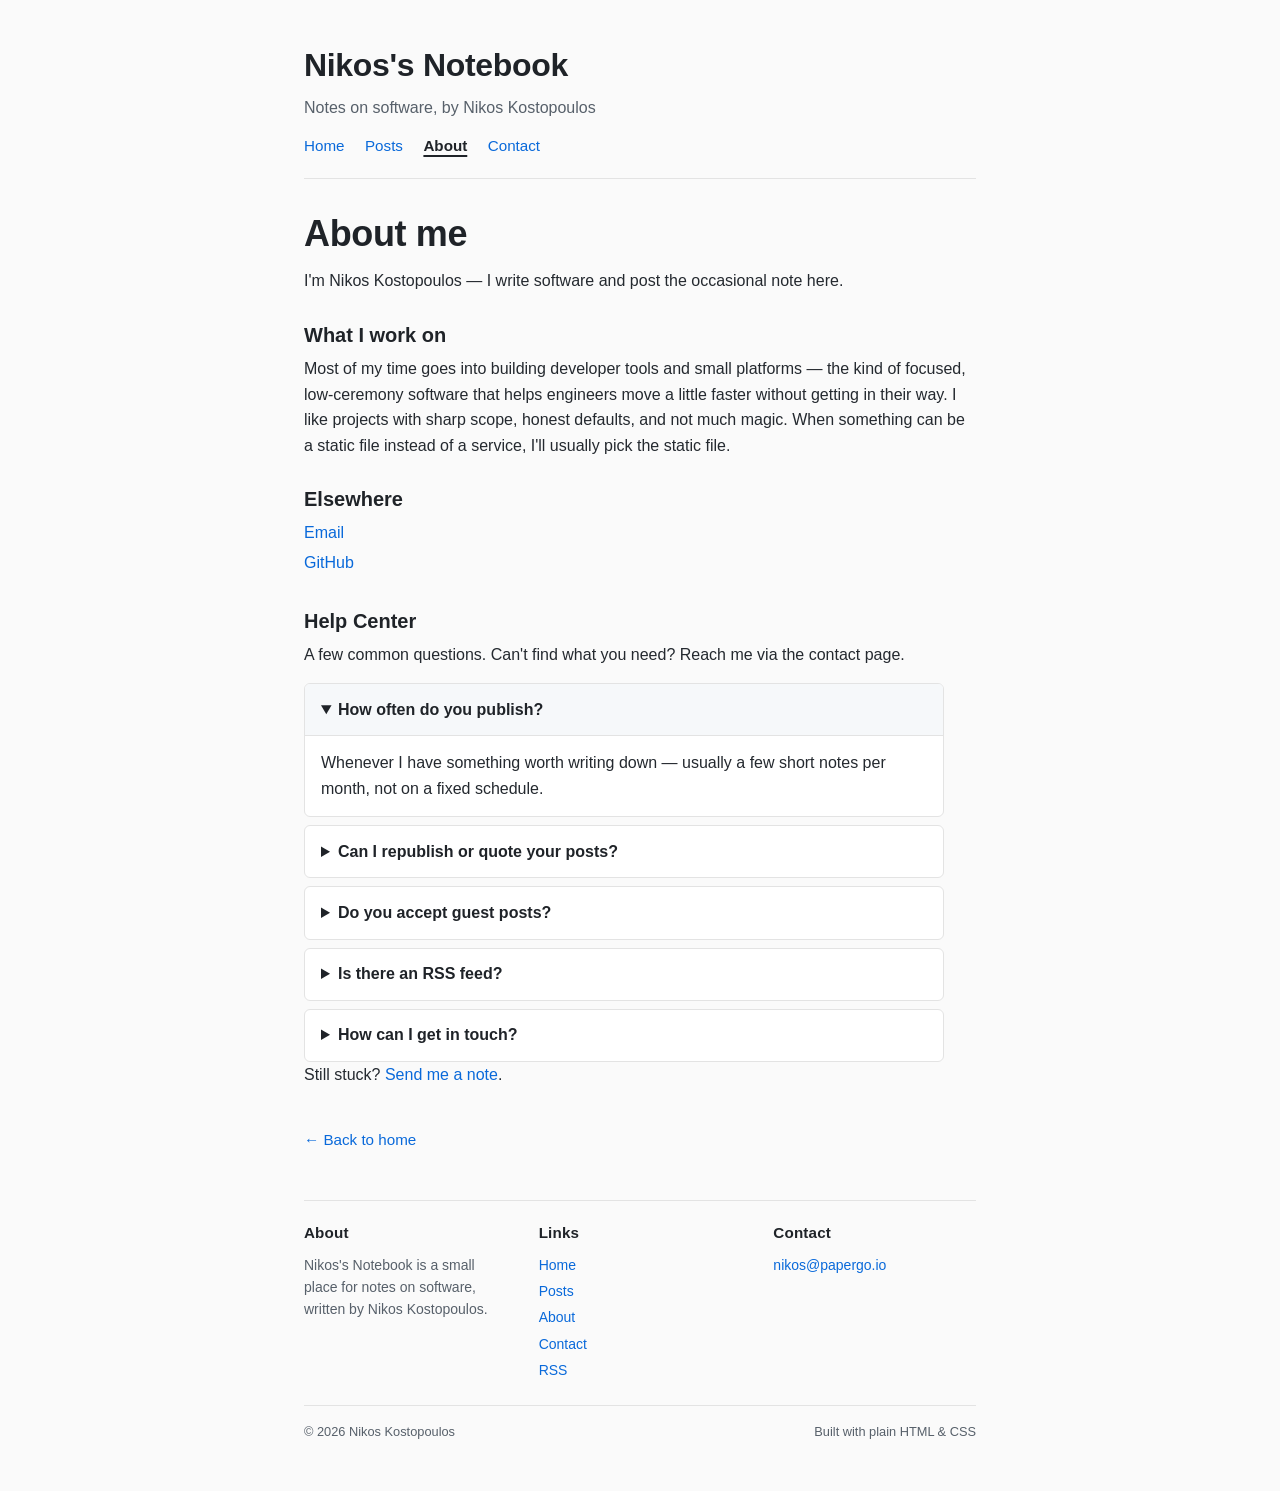
==== about.html @ 116afb8d "team-workflow: /tmp/roundhouse-jobrun-298b8fea-60ef-4beb-b3ed-f916571b5de6-h9S6jV/workspace/request." ====
<!DOCTYPE html>
<html lang="en">
<head>
  <meta charset="UTF-8">
  <meta name="viewport" content="width=device-width, initial-scale=1.0">
  <title>About — Nikos's Notebook</title>
  <meta name="description" content="About Nikos Kostopoulos — software, notes, and what I work on.">
  <link rel="stylesheet" href="styles.css">
</head>
<body>
  <div class="page">
    <header class="site-header">
      <h1 class="site-title"><a href="index.html">Nikos's Notebook</a></h1>
      <p class="tagline">Notes on software, by Nikos Kostopoulos</p>
      <nav class="site-nav" aria-label="Primary">
        <a href="index.html">Home</a>
        <a href="posts.html">Posts</a>
        <a class="is-current" href="about.html" aria-current="page">About</a>
        <a href="communication.html">Contact</a>
      </nav>
    </header>

    <main>
      <article class="about-page">
        <h1>About me</h1>
        <p>
          I'm Nikos Kostopoulos — I write software and post the occasional note here.
        </p>

        <section class="about-section">
          <h2>What I work on</h2>
          <p>
            Most of my time goes into building developer tools and small platforms —
            the kind of focused, low-ceremony software that helps engineers move a
            little faster without getting in their way. I like projects with sharp
            scope, honest defaults, and not much magic. When something can be a static
            file instead of a service, I'll usually pick the static file.
          </p>
        </section>

        <section class="about-section">
          <h2>Elsewhere</h2>
          <ul class="about-links">
            <li><a href="mailto:nikos@papergo.io">Email</a></li>
            <li><a href="https://github.com/nkostop">GitHub</a></li>
          </ul>
        </section>

        <section class="help-center about-section">
          <h2>Help Center</h2>
          <p class="help-lead">
            A few common questions. Can't find what you need? Reach me via the contact page.
          </p>

          <div class="faq-list">
            <details class="faq-item" open>
              <summary>How often do you publish?</summary>
              <div class="faq-answer">
                <p>
                  Whenever I have something worth writing down — usually a few short notes per month, not on a fixed schedule.
                </p>
              </div>
            </details>

            <details class="faq-item">
              <summary>Can I republish or quote your posts?</summary>
              <div class="faq-answer">
                <p>
                  Yes, with attribution and a link back to the original post. For longer excerpts, please email me first.
                </p>
              </div>
            </details>

            <details class="faq-item">
              <summary>Do you accept guest posts?</summary>
              <div class="faq-answer">
                <p>
                  Not at the moment — this is a personal notebook, so all posts are written by me.
                </p>
              </div>
            </details>

            <details class="faq-item">
              <summary>Is there an RSS feed?</summary>
              <div class="faq-answer">
                <p>
                  An RSS feed is on the roadmap (linked as <code>feed.xml</code> in the footer). It's a placeholder for now.
                </p>
              </div>
            </details>

            <details class="faq-item">
              <summary>How can I get in touch?</summary>
              <div class="faq-answer">
                <p>
                  The fastest way is the form on the <a href="communication.html">contact page</a>, or email me directly at <a href="mailto:nikos@papergo.io">nikos@papergo.io</a>.
                </p>
              </div>
            </details>
          </div>

          <p class="help-footer-cta">
            Still stuck? <a href="communication.html">Send me a note</a>.
          </p>
        </section>

        <a class="back-link" href="index.html">← Back to home</a>
      </article>
    </main>

    <footer class="site-footer">
      <div class="footer-columns">
        <section class="footer-col footer-about">
          <h3>About</h3>
          <p>Nikos's Notebook is a small place for notes on software, written by Nikos Kostopoulos.</p>
        </section>

        <nav class="footer-col footer-links" aria-label="Footer">
          <h3>Links</h3>
          <ul>
            <li><a href="index.html">Home</a></li>
            <li><a href="posts.html">Posts</a></li>
            <li><a href="about.html">About</a></li>
            <li><a href="communication.html">Contact</a></li>
            <li><a href="feed.xml">RSS</a></li>
          </ul>
        </nav>

        <address class="footer-col footer-contact">
          <h3>Contact</h3>
          <a href="mailto:nikos@papergo.io">nikos@papergo.io</a>
        </address>
      </div>

      <div class="footer-bottom">
        <p class="copyright">© 2026 Nikos Kostopoulos</p>
        <p class="footer-built">Built with plain HTML &amp; CSS</p>
      </div>
    </footer>
  </div>
</body>
</html>
---- styles.css ----
/* ---- Reset & base ---- */
*,
*::before,
*::after {
  box-sizing: border-box;
}

html {
  font-size: 16px;
  -webkit-text-size-adjust: 100%;
}

body {
  margin: 0;
  font-family: -apple-system, BlinkMacSystemFont, "Segoe UI", Roboto,
    "Helvetica Neue", Arial, sans-serif;
  line-height: 1.6;
  color: #1f2328;
  background: #fafafa;
}

/* ---- Layout ---- */
.page {
  max-width: 720px;
  margin: 0 auto;
  padding: 1.5rem 1rem 2.5rem;
}

.site-header {
  border-bottom: 1px solid #e3e3e3;
  margin-bottom: 2rem;
  padding-bottom: 1.25rem;
}

.site-header .site-title {
  margin: 0 0 0.25rem;
  font-size: 1.75rem;
  letter-spacing: -0.01em;
}

.site-header .site-title a {
  color: inherit;
  text-decoration: none;
}

.site-header .tagline {
  margin: 0 0 0.75rem;
  color: #57606a;
  font-size: 1rem;
}

.site-nav a {
  color: #0969da;
  text-decoration: none;
  font-size: 0.95rem;
}

.site-nav a:hover,
.site-nav a:focus {
  text-decoration: underline;
}

/* ---- Home: post list ---- */
.post-list {
  list-style: none;
  margin: 0;
  padding: 0;
}

.post-list > li + li {
  margin-top: 2rem;
}

.post-summary h2 {
  margin: 0 0 0.25rem;
  font-size: 1.4rem;
  line-height: 1.3;
}

.post-summary h2 a {
  color: #1f2328;
  text-decoration: none;
}

.post-summary h2 a:hover,
.post-summary h2 a:focus {
  color: #0969da;
  text-decoration: underline;
}

.post-meta {
  display: block;
  color: #57606a;
  font-size: 0.875rem;
  margin-bottom: 0.5rem;
}

.post-excerpt {
  margin: 0 0 0.5rem;
  color: #24292f;
}

.read-more {
  font-size: 0.95rem;
  color: #0969da;
  text-decoration: none;
}

.read-more:hover,
.read-more:focus {
  text-decoration: underline;
}

/* ---- Post page ---- */
.post-full header {
  margin-bottom: 1.5rem;
}

.post-full h1 {
  margin: 0 0 0.25rem;
  font-size: 1.9rem;
  line-height: 1.25;
  letter-spacing: -0.01em;
}

.post-full p {
  margin: 0 0 1rem;
}

.back-link {
  display: inline-block;
  margin-top: 1.5rem;
  color: #0969da;
  text-decoration: none;
  font-size: 0.95rem;
}

.back-link:hover,
.back-link:focus {
  text-decoration: underline;
}

/* ---- Footer ---- */
.site-footer {
  margin-top: 3rem;
  padding-top: 1.25rem;
  border-top: 1px solid #e3e3e3;
  color: #57606a;
  font-size: 0.875rem;
}

.site-footer a {
  color: #0969da;
  text-decoration: none;
}

.site-footer a:hover,
.site-footer a:focus {
  text-decoration: underline;
}

.site-footer .copyright {
  margin: 0.25rem 0 0;
  font-size: 0.8rem;
}

/* ---- Wider screens ---- */
@media (min-width: 640px) {
  .page {
    padding: 2.5rem 1.5rem 3rem;
  }

  .site-header .site-title {
    font-size: 2rem;
  }

  .post-full h1 {
    font-size: 2.25rem;
  }
}

/* ---- Rich footer (home page) ---- */
.footer-columns {
  display: flex;
  flex-direction: column;
  gap: 1.5rem;
  margin-bottom: 1.5rem;
}

.footer-col h3 {
  margin: 0 0 0.5rem;
  font-size: 0.95rem;
  color: #1f2328;
  letter-spacing: 0.01em;
}

.footer-col p {
  margin: 0;
}

.footer-contact {
  font-style: normal;
}

.footer-links ul {
  list-style: none;
  margin: 0;
  padding: 0;
}

.footer-links li + li {
  margin-top: 0.25rem;
}

.footer-bottom {
  display: flex;
  flex-direction: column;
  gap: 0.25rem;
  padding-top: 1rem;
  border-top: 1px solid #e3e3e3;
}

.footer-built {
  margin: 0;
  font-size: 0.8rem;
  color: #57606a;
}

.footer-bottom .copyright {
  margin: 0;
}

@media (min-width: 720px) {
  .footer-columns {
    flex-direction: row;
    gap: 2rem;
    align-items: flex-start;
  }

  .footer-col {
    flex: 1 1 0;
    min-width: 0;
  }

  .footer-bottom {
    flex-direction: row;
    justify-content: space-between;
    align-items: center;
  }
}

/* ---- Site nav spacing (multiple links) ---- */
.site-nav a + a {
  margin-left: 1rem;
}

/* ---- About page ---- */
.about-page h1 {
  margin: 0 0 0.75rem;
  font-size: 1.9rem;
  line-height: 1.25;
  letter-spacing: -0.01em;
}

.about-page p {
  margin: 0 0 1rem;
  color: #24292f;
}

.about-section {
  margin-top: 1.75rem;
}

.about-section h2 {
  margin: 0 0 0.5rem;
  font-size: 1.25rem;
  line-height: 1.3;
  color: #1f2328;
}

.about-links {
  list-style: none;
  margin: 0;
  padding: 0;
}

.about-links li + li {
  margin-top: 0.25rem;
}

.about-links a {
  color: #0969da;
  text-decoration: none;
}

.about-links a:hover,
.about-links a:focus {
  text-decoration: underline;
}

@media (min-width: 640px) {
  .about-page h1 {
    font-size: 2.25rem;
  }
}

/* ---- Current-page nav indicator ---- */
.site-nav a.is-current,
.site-nav a[aria-current="page"] {
  color: #1f2328;
  font-weight: 600;
  text-decoration: underline;
  text-underline-offset: 4px;
  text-decoration-thickness: 2px;
}

/* ---- Landing page: hero ---- */
.hero {
  margin: 0 0 2.5rem;
  padding: 0.5rem 0 1.5rem;
}

.hero h1 {
  margin: 0 0 0.75rem;
  font-size: 2rem;
  line-height: 1.2;
  letter-spacing: -0.01em;
}

.hero .hero-subhead {
  margin: 0 0 1.25rem;
  color: #57606a;
  font-size: 1.1rem;
  max-width: 38rem;
}

.hero .hero-ctas {
  margin: 0;
  display: flex;
  flex-direction: column;
  gap: 0.5rem;
  align-items: stretch;
}

.hero .btn {
  display: inline-block;
  text-align: center;
  padding: 0.6rem 1.1rem;
  border-radius: 6px;
  font-size: 0.95rem;
  text-decoration: none;
  border: 1px solid transparent;
  line-height: 1.2;
}

.hero .btn-primary {
  background: #0969da;
  color: #ffffff;
  border-color: #0969da;
}

.hero .btn-primary:hover,
.hero .btn-primary:focus {
  background: #0860c2;
  border-color: #0860c2;
  text-decoration: none;
}

.hero .btn-secondary {
  background: transparent;
  color: #0969da;
  border-color: #d0d7de;
}

.hero .btn-secondary:hover,
.hero .btn-secondary:focus {
  border-color: #0969da;
  text-decoration: none;
}

/* ---- Landing page: highlight cards ---- */
.landing-highlights {
  margin: 0 0 1rem;
}

.landing-highlights h2 {
  margin: 0 0 1rem;
  font-size: 1.3rem;
  line-height: 1.3;
}

.card-grid {
  list-style: none;
  margin: 0;
  padding: 0;
  display: grid;
  grid-template-columns: 1fr;
  gap: 1rem;
}

.card {
  border: 1px solid #e3e3e3;
  border-radius: 8px;
  padding: 1.1rem 1.1rem 1rem;
  background: #ffffff;
}

.card h3 {
  margin: 0 0 0.4rem;
  font-size: 1.05rem;
  color: #1f2328;
}

.card p {
  margin: 0 0 0.6rem;
  color: #24292f;
  font-size: 0.95rem;
}

.card-link {
  color: #0969da;
  text-decoration: none;
  font-size: 0.95rem;
}

.card-link:hover,
.card-link:focus {
  text-decoration: underline;
}

/* ---- Posts page heading ---- */
.page-title {
  margin: 0 0 1.25rem;
  font-size: 1.6rem;
  line-height: 1.25;
  letter-spacing: -0.01em;
}

/* ---- Contact page ---- */
.contact-page h1 {
  margin: 0 0 0.75rem;
  font-size: 1.9rem;
  line-height: 1.25;
  letter-spacing: -0.01em;
}

.contact-page > p {
  margin: 0 0 1.25rem;
  color: #24292f;
}

.contact-form {
  display: flex;
  flex-direction: column;
  gap: 0.9rem;
  width: 100%;
  max-width: 36rem;
  margin: 0 0 1.5rem;
}

.contact-form .form-row {
  display: flex;
  flex-direction: column;
  gap: 0.3rem;
}

.contact-form label {
  font-size: 0.9rem;
  color: #1f2328;
  font-weight: 600;
}

.contact-form input,
.contact-form textarea {
  width: 100%;
  font: inherit;
  color: inherit;
  padding: 0.55rem 0.7rem;
  border: 1px solid #d0d7de;
  border-radius: 6px;
  background: #ffffff;
  line-height: 1.4;
}

.contact-form textarea {
  resize: vertical;
  min-height: 7rem;
}

.contact-form input:focus,
.contact-form textarea:focus {
  outline: 2px solid #0969da;
  outline-offset: 1px;
  border-color: #0969da;
}

.contact-form .form-actions {
  margin-top: 0.25rem;
}

.contact-form button {
  font: inherit;
  padding: 0.6rem 1.1rem;
  border-radius: 6px;
  border: 1px solid #0969da;
  background: #0969da;
  color: #ffffff;
  cursor: pointer;
  line-height: 1.2;
}

.contact-form button:hover,
.contact-form button:focus {
  background: #0860c2;
  border-color: #0860c2;
}

.contact-form .form-note {
  margin: 0.25rem 0 0;
  font-size: 0.85rem;
  color: #57606a;
}

.channels {
  margin-top: 2rem;
}

.channels h2 {
  margin: 0 0 0.5rem;
  font-size: 1.25rem;
  line-height: 1.3;
  color: #1f2328;
}

.channels ul {
  list-style: none;
  margin: 0;
  padding: 0;
}

.channels li + li {
  margin-top: 0.25rem;
}

.channels a {
  color: #0969da;
  text-decoration: none;
}

.channels a:hover,
.channels a:focus {
  text-decoration: underline;
}

/* ---- Landing/contact: wider screens ---- */
@media (min-width: 640px) {
  .hero h1 {
    font-size: 2.4rem;
  }

  .hero .hero-ctas {
    flex-direction: row;
    align-items: center;
    gap: 0.75rem;
  }

  .hero .btn {
    display: inline-block;
  }

  .contact-page h1 {
    font-size: 2.25rem;
  }

  .page-title {
    font-size: 1.9rem;
  }
}

@media (min-width: 720px) {
  .card-grid {
    grid-template-columns: repeat(3, 1fr);
    gap: 1.25rem;
  }
}

/* ---- About page: Help Center (FAQ) ---- */
.help-center {
  margin-top: 2rem;
  width: 100%;
  max-width: 40rem;
}

.help-center .help-lead {
  margin: 0 0 1rem;
  color: #24292f;
}

.faq-list {
  display: flex;
  flex-direction: column;
  gap: 0.5rem;
  width: 100%;
}

.faq-item {
  border: 1px solid #e3e3e3;
  border-radius: 6px;
  background: #ffffff;
  padding: 0;
  overflow: hidden;
}

.faq-item + .faq-item {
  margin-top: 0;
}

.faq-item > summary {
  cursor: pointer;
  padding: 0.75rem 0.9rem;
  font-weight: 600;
  color: #1f2328;
  line-height: 1.5;
  list-style-position: inside;
}

.faq-item > summary:hover {
  background: #f6f8fa;
}

.faq-item > summary:focus {
  outline: 2px solid #0969da;
  outline-offset: -2px;
}

.faq-item[open] > summary {
  border-bottom: 1px solid #e3e3e3;
  background: #f6f8fa;
}

.faq-answer {
  padding: 0.75rem 0.9rem 0.25rem;
  color: #24292f;
}

.faq-answer p {
  margin: 0 0 0.6rem;
  line-height: 1.6;
}

.faq-answer a {
  color: #0969da;
  text-decoration: none;
}

.faq-answer a:hover,
.faq-answer a:focus {
  text-decoration: underline;
}

.faq-answer code {
  font-family: ui-monospace, SFMono-Regular, "SF Mono", Menlo, Consolas, monospace;
  font-size: 0.9em;
  background: #eef0f2;
  padding: 0.05em 0.35em;
  border-radius: 4px;
}

.help-footer-cta {
  margin: 1rem 0 0;
  color: #24292f;
}

.help-footer-cta a {
  color: #0969da;
  text-decoration: none;
}

.help-footer-cta a:hover,
.help-footer-cta a:focus {
  text-decoration: underline;
}

@media (min-width: 640px) {
  .faq-item > summary {
    padding: 0.85rem 1rem;
  }

  .faq-answer {
    padding: 0.85rem 1rem 0.35rem;
  }
}
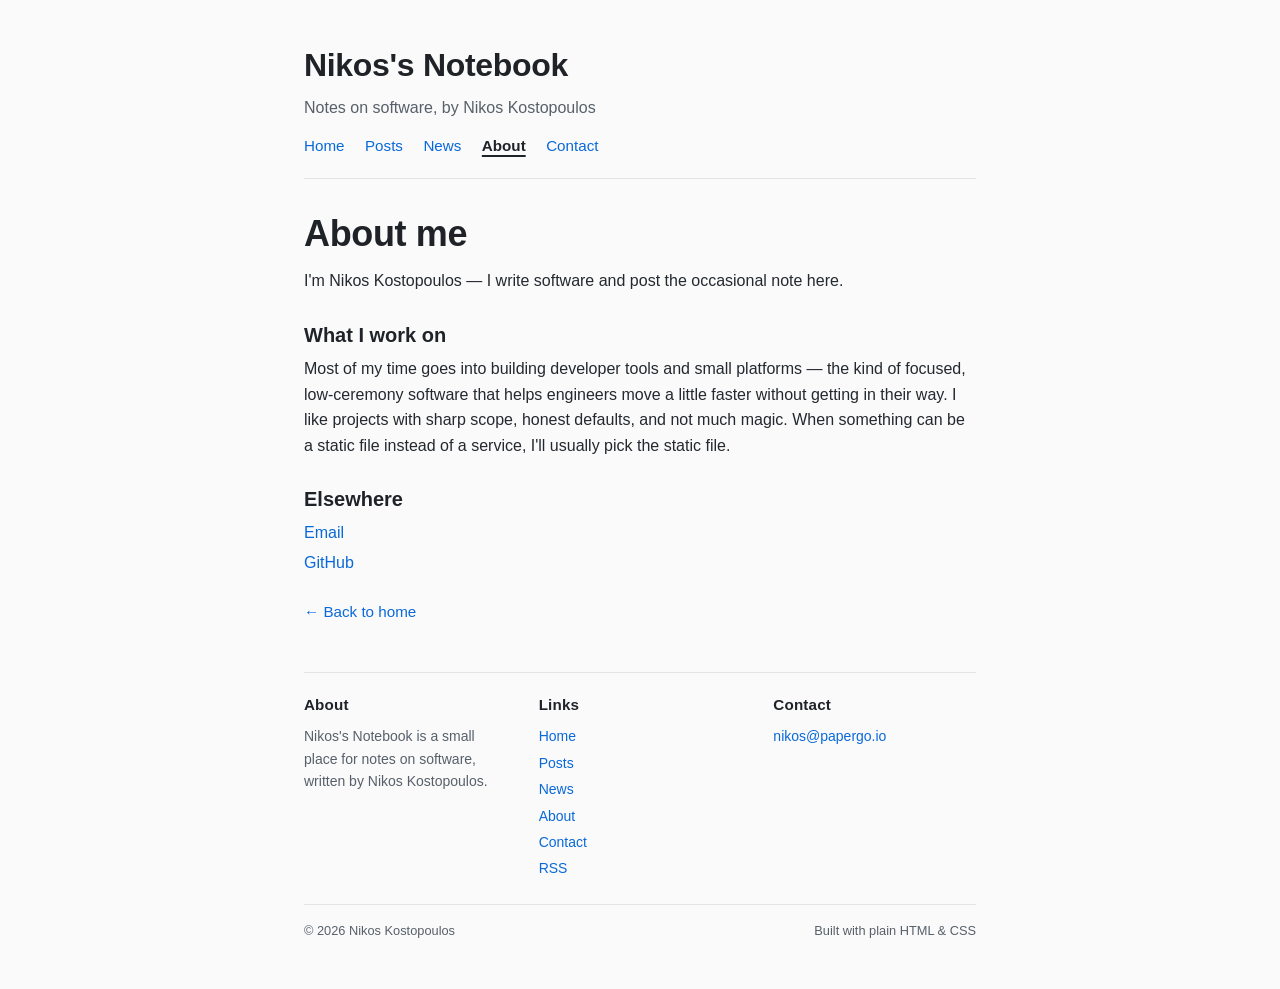
==== commit 053cf597: "team-workflow: /tmp/roundhouse-jobrun-75279096-d839-4c3e-a75e-3244b73fe94f-nVZmKs/workspace/request." ====
--- a/about.html
+++ b/about.html
@@ -15,6 +15,7 @@
       <nav class="site-nav" aria-label="Primary">
         <a href="index.html">Home</a>
         <a href="posts.html">Posts</a>
+        <a href="news.html">News</a>
         <a class="is-current" href="about.html" aria-current="page">About</a>
         <a href="communication.html">Contact</a>
       </nav>
@@ -46,64 +47,6 @@
           </ul>
         </section>
 
-        <section class="help-center about-section">
-          <h2>Help Center</h2>
-          <p class="help-lead">
-            A few common questions. Can't find what you need? Reach me via the contact page.
-          </p>
-
-          <div class="faq-list">
-            <details class="faq-item" open>
-              <summary>How often do you publish?</summary>
-              <div class="faq-answer">
-                <p>
-                  Whenever I have something worth writing down — usually a few short notes per month, not on a fixed schedule.
-                </p>
-              </div>
-            </details>
-
-            <details class="faq-item">
-              <summary>Can I republish or quote your posts?</summary>
-              <div class="faq-answer">
-                <p>
-                  Yes, with attribution and a link back to the original post. For longer excerpts, please email me first.
-                </p>
-              </div>
-            </details>
-
-            <details class="faq-item">
-              <summary>Do you accept guest posts?</summary>
-              <div class="faq-answer">
-                <p>
-                  Not at the moment — this is a personal notebook, so all posts are written by me.
-                </p>
-              </div>
-            </details>
-
-            <details class="faq-item">
-              <summary>Is there an RSS feed?</summary>
-              <div class="faq-answer">
-                <p>
-                  An RSS feed is on the roadmap (linked as <code>feed.xml</code> in the footer). It's a placeholder for now.
-                </p>
-              </div>
-            </details>
-
-            <details class="faq-item">
-              <summary>How can I get in touch?</summary>
-              <div class="faq-answer">
-                <p>
-                  The fastest way is the form on the <a href="communication.html">contact page</a>, or email me directly at <a href="mailto:nikos@papergo.io">nikos@papergo.io</a>.
-                </p>
-              </div>
-            </details>
-          </div>
-
-          <p class="help-footer-cta">
-            Still stuck? <a href="communication.html">Send me a note</a>.
-          </p>
-        </section>
-
         <a class="back-link" href="index.html">← Back to home</a>
       </article>
     </main>
@@ -120,6 +63,7 @@
           <ul>
             <li><a href="index.html">Home</a></li>
             <li><a href="posts.html">Posts</a></li>
+            <li><a href="news.html">News</a></li>
             <li><a href="about.html">About</a></li>
             <li><a href="communication.html">Contact</a></li>
             <li><a href="feed.xml">RSS</a></li>
--- a/styles.css
+++ b/styles.css
@@ -584,109 +584,156 @@
   }
 }
 
-/* ---- About page: Help Center (FAQ) ---- */
-.help-center {
-  margin-top: 2rem;
-  width: 100%;
-  max-width: 40rem;
-}
-
-.help-center .help-lead {
-  margin: 0 0 1rem;
-  color: #24292f;
-}
-
-.faq-list {
+/* ---- News page ---- */
+.news-page h1 {
+  margin: 0 0 0.75rem;
+  font-size: 1.9rem;
+  line-height: 1.25;
+  letter-spacing: -0.01em;
+}
+
+.news-page .news-lead {
+  margin: 0 0 1.5rem;
+  color: #57606a;
+  font-size: 1.05rem;
+  max-width: 38rem;
+}
+
+/* ---- News: category chip bar ---- */
+.news-filter {
+  margin: 0 0 1.75rem;
+}
+
+.news-categories {
+  list-style: none;
+  margin: 0;
+  padding: 0;
+  display: flex;
+  flex-wrap: wrap;
+  gap: 0.5rem;
+}
+
+.news-categories li {
+  margin: 0;
+}
+
+.news-chip {
+  display: inline-block;
+  padding: 0.35rem 0.8rem;
+  border-radius: 999px;
+  border: 1px solid #d0d7de;
+  background: #ffffff;
+  color: #0969da;
+  text-decoration: none;
+  font-size: 0.875rem;
+  line-height: 1.2;
+}
+
+.news-chip:hover,
+.news-chip:focus {
+  border-color: #0969da;
+  background: #f6f8fa;
+  text-decoration: none;
+}
+
+.news-chip.is-current,
+.news-chip[aria-current="true"] {
+  background: #0969da;
+  border-color: #0969da;
+  color: #ffffff;
+  font-weight: 600;
+}
+
+/* ---- News: sections & lists ---- */
+.news-all {
+  display: block;
+}
+
+.news-section {
+  margin: 0 0 2.25rem;
+  scroll-margin-top: 1rem;
+}
+
+.news-section h2 {
+  margin: 0 0 0.85rem;
+  font-size: 1.3rem;
+  line-height: 1.3;
+  color: #1f2328;
+  padding-bottom: 0.4rem;
+  border-bottom: 1px solid #e3e3e3;
+}
+
+.news-list {
+  display: grid;
+  grid-template-columns: 1fr;
+  gap: 0.9rem;
+}
+
+.news-item {
+  position: relative;
+  border: 1px solid #e3e3e3;
+  border-radius: 8px;
+  padding: 0.9rem 1rem 0.95rem;
+  background: #ffffff;
   display: flex;
   flex-direction: column;
-  gap: 0.5rem;
-  width: 100%;
-}
-
-.faq-item {
+  gap: 0.3rem;
+}
+
+.news-item time {
+  color: #57606a;
+  font-size: 0.8rem;
+  letter-spacing: 0.01em;
+}
+
+.news-item h3 {
+  margin: 0;
+  font-size: 1.05rem;
+  line-height: 1.3;
+  color: #1f2328;
+}
+
+.news-item p {
+  margin: 0;
+  color: #24292f;
+  font-size: 0.95rem;
+}
+
+.news-item .news-link {
+  align-self: flex-start;
+  color: #0969da;
+  text-decoration: none;
+  font-size: 0.9rem;
+}
+
+.news-item .news-link:hover,
+.news-item .news-link:focus {
+  text-decoration: underline;
+}
+
+.news-cat-tag {
+  align-self: flex-start;
+  margin-top: 0.15rem;
+  padding: 0.1rem 0.55rem;
+  border-radius: 999px;
+  background: #f6f8fa;
   border: 1px solid #e3e3e3;
-  border-radius: 6px;
-  background: #ffffff;
-  padding: 0;
-  overflow: hidden;
-}
-
-.faq-item + .faq-item {
-  margin-top: 0;
-}
-
-.faq-item > summary {
-  cursor: pointer;
-  padding: 0.75rem 0.9rem;
-  font-weight: 600;
-  color: #1f2328;
-  line-height: 1.5;
-  list-style-position: inside;
-}
-
-.faq-item > summary:hover {
-  background: #f6f8fa;
-}
-
-.faq-item > summary:focus {
-  outline: 2px solid #0969da;
-  outline-offset: -2px;
-}
-
-.faq-item[open] > summary {
-  border-bottom: 1px solid #e3e3e3;
-  background: #f6f8fa;
-}
-
-.faq-answer {
-  padding: 0.75rem 0.9rem 0.25rem;
-  color: #24292f;
-}
-
-.faq-answer p {
-  margin: 0 0 0.6rem;
-  line-height: 1.6;
-}
-
-.faq-answer a {
-  color: #0969da;
-  text-decoration: none;
-}
-
-.faq-answer a:hover,
-.faq-answer a:focus {
-  text-decoration: underline;
-}
-
-.faq-answer code {
-  font-family: ui-monospace, SFMono-Regular, "SF Mono", Menlo, Consolas, monospace;
-  font-size: 0.9em;
-  background: #eef0f2;
-  padding: 0.05em 0.35em;
-  border-radius: 4px;
-}
-
-.help-footer-cta {
-  margin: 1rem 0 0;
-  color: #24292f;
-}
-
-.help-footer-cta a {
-  color: #0969da;
-  text-decoration: none;
-}
-
-.help-footer-cta a:hover,
-.help-footer-cta a:focus {
-  text-decoration: underline;
-}
-
+  color: #57606a;
+  font-size: 0.75rem;
+  letter-spacing: 0.02em;
+  line-height: 1.4;
+}
+
+/* ---- News: wider screens ---- */
 @media (min-width: 640px) {
-  .faq-item > summary {
-    padding: 0.85rem 1rem;
-  }
-
-  .faq-answer {
-    padding: 0.85rem 1rem 0.35rem;
-  }
-}
+  .news-page h1 {
+    font-size: 2.25rem;
+  }
+}
+
+@media (min-width: 720px) {
+  .news-list {
+    grid-template-columns: repeat(2, 1fr);
+    gap: 1rem;
+  }
+}
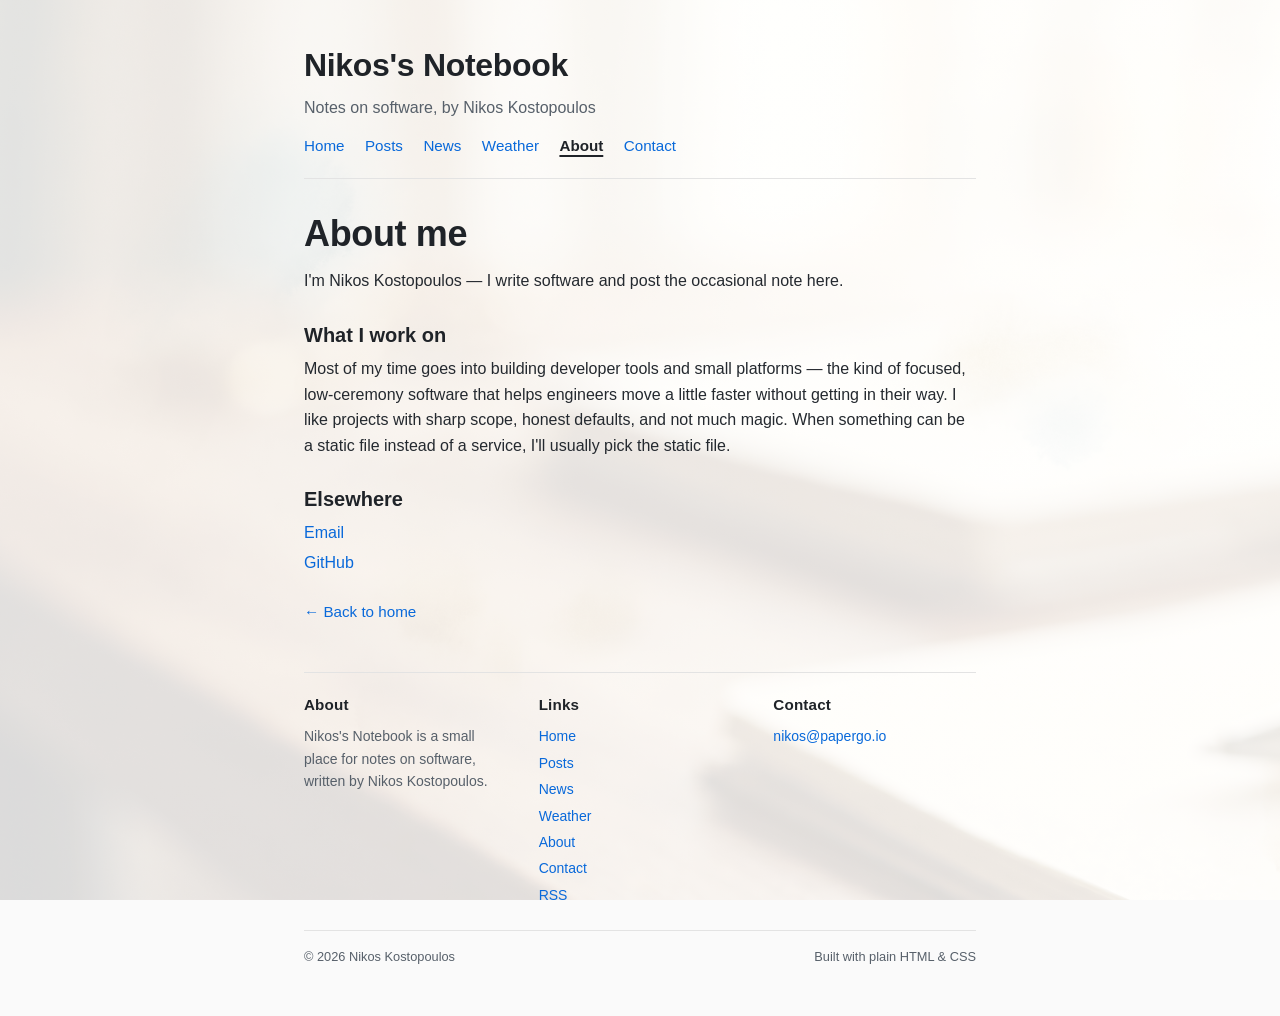
==== commit a236e115: "team-workflow: /tmp/roundhouse-jobrun-380ce430-1d86-42f6-8560-4a84918c394c-2z0BgG/workspace/request." ====
--- a/about.html
+++ b/about.html
@@ -16,6 +16,7 @@
         <a href="index.html">Home</a>
         <a href="posts.html">Posts</a>
         <a href="news.html">News</a>
+        <a href="weather.html">Weather</a>
         <a class="is-current" href="about.html" aria-current="page">About</a>
         <a href="communication.html">Contact</a>
       </nav>
@@ -64,6 +65,7 @@
             <li><a href="index.html">Home</a></li>
             <li><a href="posts.html">Posts</a></li>
             <li><a href="news.html">News</a></li>
+            <li><a href="weather.html">Weather</a></li>
             <li><a href="about.html">About</a></li>
             <li><a href="communication.html">Contact</a></li>
             <li><a href="feed.xml">RSS</a></li>
--- a/styles.css
+++ b/styles.css
@@ -737,3 +737,368 @@
     gap: 1rem;
   }
 }
+
+/* ---- News: tag index (cross-cutting tag axis) ---- */
+.news-tag-index {
+  margin: 0 0 1.75rem;
+  padding: 0.85rem 1rem 0.95rem;
+  border: 1px solid #e3e3e3;
+  border-radius: 8px;
+  background: #ffffff;
+}
+
+.news-tag-index h2 {
+  margin: 0 0 0.55rem;
+  font-size: 0.95rem;
+  line-height: 1.3;
+  color: #1f2328;
+  letter-spacing: 0.01em;
+}
+
+.news-tag-index ul {
+  list-style: none;
+  margin: 0;
+  padding: 0;
+  display: flex;
+  flex-wrap: wrap;
+  gap: 0.4rem;
+}
+
+.news-tag-index li {
+  margin: 0;
+}
+
+.news-tag-index a {
+  display: inline-block;
+  padding: 0.3rem 0.75rem;
+  border-radius: 999px;
+  border: 1px solid #d0d7de;
+  background: transparent;
+  color: #0969da;
+  text-decoration: none;
+  font-size: 0.8rem;
+  line-height: 1.2;
+}
+
+.news-tag-index a:hover,
+.news-tag-index a:focus {
+  border-color: #0969da;
+  background: #f6f8fa;
+  text-decoration: none;
+}
+
+/* ---- News: per-entry tag list ---- */
+.news-tags {
+  list-style: none;
+  margin: 0.25rem 0 0;
+  padding: 0;
+  display: inline-flex;
+  flex-wrap: wrap;
+  gap: 0.35rem;
+  align-self: flex-start;
+  max-width: 100%;
+}
+
+.news-tags li {
+  margin: 0;
+}
+
+.news-tag {
+  display: inline-block;
+  padding: 0.1rem 0.55rem;
+  border-radius: 999px;
+  background: #f0f3f6;
+  color: #57606a;
+  text-decoration: none;
+  font-size: 0.75rem;
+  line-height: 1.5;
+  letter-spacing: 0.01em;
+}
+
+.news-tag:hover,
+.news-tag:focus {
+  background: #e4eaf0;
+  color: #1f2328;
+  text-decoration: none;
+}
+
+/* Help in-article tag anchors land below the sticky header room */
+.news-item[id^="tag-"],
+.news-tag[id^="tag-"] {
+  scroll-margin-top: 1rem;
+}
+
+/* ---- Hero image (home page) ----
+   Decorative image at the top of the hero section. Sized to fit the hero
+   container and crop to a friendly aspect via object-fit. Border-radius and
+   spacing match the rest of the site (8px corners, modest gutter). */
+.hero-image {
+  display: block;
+  width: 100%;
+  max-width: 100%;
+  max-height: clamp(220px, 38vh, 420px);
+  object-fit: cover;
+  border-radius: 8px;
+  margin-bottom: 1.25rem;
+}
+
+/* ---- Site-wide background ----
+   A faint version of the background photo sits behind every page. A near-
+   opaque white overlay (alpha 0.86) is layered on top via linear-gradient so
+   that body text in #1f2328 stays comfortably above WCAG AA 4.5:1 contrast
+   (effective surface ≈ #f5f5f5–#ffffff depending on the underlying photo).
+   The image is fixed by default for a parallax-like feel, and the no-repeat
+   keeps it from tiling on tall pages. */
+body {
+  background-image:
+    linear-gradient(rgba(255, 255, 255, 0.86), rgba(255, 255, 255, 0.86)),
+    url('assets/background.png');
+  background-size: cover;
+  background-position: center top;
+  background-repeat: no-repeat;
+  background-attachment: fixed;
+}
+
+/* ---- Mobile responsiveness ----
+   At narrow widths, crop the hero image more aggressively (shorter cap) and
+   switch background-attachment to scroll. iOS Safari in particular has long-
+   standing jank with fixed backgrounds on touch devices, and a scroll
+   background avoids that. */
+@media (max-width: 719px) {
+  .hero-image {
+    max-height: clamp(160px, 32vh, 260px);
+  }
+
+  body {
+    background-attachment: scroll;
+  }
+}
+
+/* Honor touch / coarse-pointer devices regardless of width, since the fixed-
+   background jank is a pointer/hardware issue, not strictly a viewport one. */
+@media (hover: none) and (pointer: coarse) {
+  body {
+    background-attachment: scroll;
+  }
+}
+
+/* ---- Weather page ----
+   Static sample weather panel for Athens, GR. Single card for current
+   conditions plus a 5-day forecast row that stacks on narrow screens. */
+.weather-page h1 {
+  margin: 0 0 0.75rem;
+  font-size: 1.9rem;
+  line-height: 1.25;
+  letter-spacing: -0.01em;
+}
+
+.weather-page .weather-lead {
+  margin: 0 0 1.5rem;
+  color: #57606a;
+  font-size: 1.05rem;
+  max-width: 38rem;
+}
+
+/* ---- Weather: current conditions card ---- */
+.weather-now {
+  border: 1px solid #e3e3e3;
+  border-radius: 8px;
+  background: #ffffff;
+  padding: 1.25rem 1.25rem 1.1rem;
+  margin: 0 0 2rem;
+}
+
+.weather-now-head {
+  display: flex;
+  flex-wrap: wrap;
+  align-items: baseline;
+  justify-content: space-between;
+  gap: 0.5rem;
+  margin: 0 0 0.5rem;
+}
+
+.weather-now .weather-location {
+  margin: 0;
+  font-weight: 600;
+  color: #1f2328;
+  font-size: 1rem;
+  letter-spacing: 0.01em;
+}
+
+.weather-now .weather-date {
+  color: #57606a;
+  font-size: 0.875rem;
+}
+
+.weather-now .weather-temp {
+  margin: 0;
+  font-size: 3rem;
+  line-height: 1.05;
+  letter-spacing: -0.02em;
+  color: #1f2328;
+  font-weight: 600;
+}
+
+.weather-now .weather-condition {
+  margin: 0.25rem 0 1rem;
+  color: #24292f;
+  font-size: 1.05rem;
+}
+
+.weather-details {
+  display: grid;
+  grid-template-columns: repeat(2, minmax(0, 1fr));
+  gap: 0.75rem 1rem;
+  margin: 0;
+  padding-top: 0.85rem;
+  border-top: 1px solid #e3e3e3;
+}
+
+.weather-detail {
+  margin: 0;
+  display: flex;
+  flex-direction: column;
+  gap: 0.1rem;
+  min-width: 0;
+}
+
+.weather-detail dt {
+  margin: 0;
+  color: #57606a;
+  font-size: 0.8rem;
+  letter-spacing: 0.02em;
+  text-transform: uppercase;
+}
+
+.weather-detail dd {
+  margin: 0;
+  color: #1f2328;
+  font-size: 0.95rem;
+  font-weight: 600;
+}
+
+/* ---- Weather: 5-day forecast ---- */
+.weather-forecast {
+  margin: 0 0 1.5rem;
+}
+
+.weather-forecast h2 {
+  margin: 0 0 0.85rem;
+  font-size: 1.3rem;
+  line-height: 1.3;
+  color: #1f2328;
+}
+
+.weather-forecast-list {
+  list-style: none;
+  margin: 0;
+  padding: 0;
+  display: grid;
+  grid-template-columns: 1fr;
+  gap: 0.75rem;
+}
+
+.weather-day {
+  border: 1px solid #e3e3e3;
+  border-radius: 8px;
+  background: #ffffff;
+  padding: 0.85rem 0.9rem;
+  display: flex;
+  align-items: center;
+  justify-content: space-between;
+  gap: 0.75rem;
+  text-align: left;
+  min-width: 0;
+}
+
+.weather-day p {
+  margin: 0;
+  min-width: 0;
+}
+
+.weather-day .weather-day-name {
+  font-weight: 600;
+  color: #1f2328;
+  font-size: 0.95rem;
+  flex: 0 0 auto;
+  width: 2.5rem;
+}
+
+.weather-day .weather-day-icon {
+  font-size: 1.6rem;
+  line-height: 1;
+  flex: 0 0 auto;
+}
+
+.weather-day .weather-day-temps {
+  color: #1f2328;
+  font-size: 0.95rem;
+  font-variant-numeric: tabular-nums;
+  flex: 1 1 auto;
+  text-align: center;
+}
+
+.weather-day .weather-day-low {
+  color: #57606a;
+}
+
+.weather-day .weather-day-cond {
+  color: #57606a;
+  font-size: 0.85rem;
+  flex: 0 0 auto;
+  text-align: right;
+}
+
+/* ---- Weather: attribution ---- */
+.weather-attribution {
+  margin: 0 0 0.5rem;
+  color: #57606a;
+  font-size: 0.85rem;
+  font-style: italic;
+}
+
+/* ---- Weather: wider screens ----
+   On desktop, switch the forecast list to a 5-column row and stack each
+   day-card vertically so the icon sits above the temps for a compact look. */
+@media (min-width: 640px) {
+  .weather-page h1 {
+    font-size: 2.25rem;
+  }
+
+  .weather-now .weather-temp {
+    font-size: 3.5rem;
+  }
+
+  .weather-details {
+    grid-template-columns: repeat(4, minmax(0, 1fr));
+  }
+}
+
+@media (min-width: 720px) {
+  .weather-forecast-list {
+    grid-template-columns: repeat(5, 1fr);
+    gap: 0.75rem;
+  }
+
+  .weather-day {
+    flex-direction: column;
+    align-items: center;
+    justify-content: flex-start;
+    text-align: center;
+    gap: 0.35rem;
+    padding: 1rem 0.6rem;
+  }
+
+  .weather-day .weather-day-name {
+    width: auto;
+  }
+
+  .weather-day .weather-day-icon {
+    font-size: 2rem;
+  }
+
+  .weather-day .weather-day-temps,
+  .weather-day .weather-day-cond {
+    text-align: center;
+  }
+}
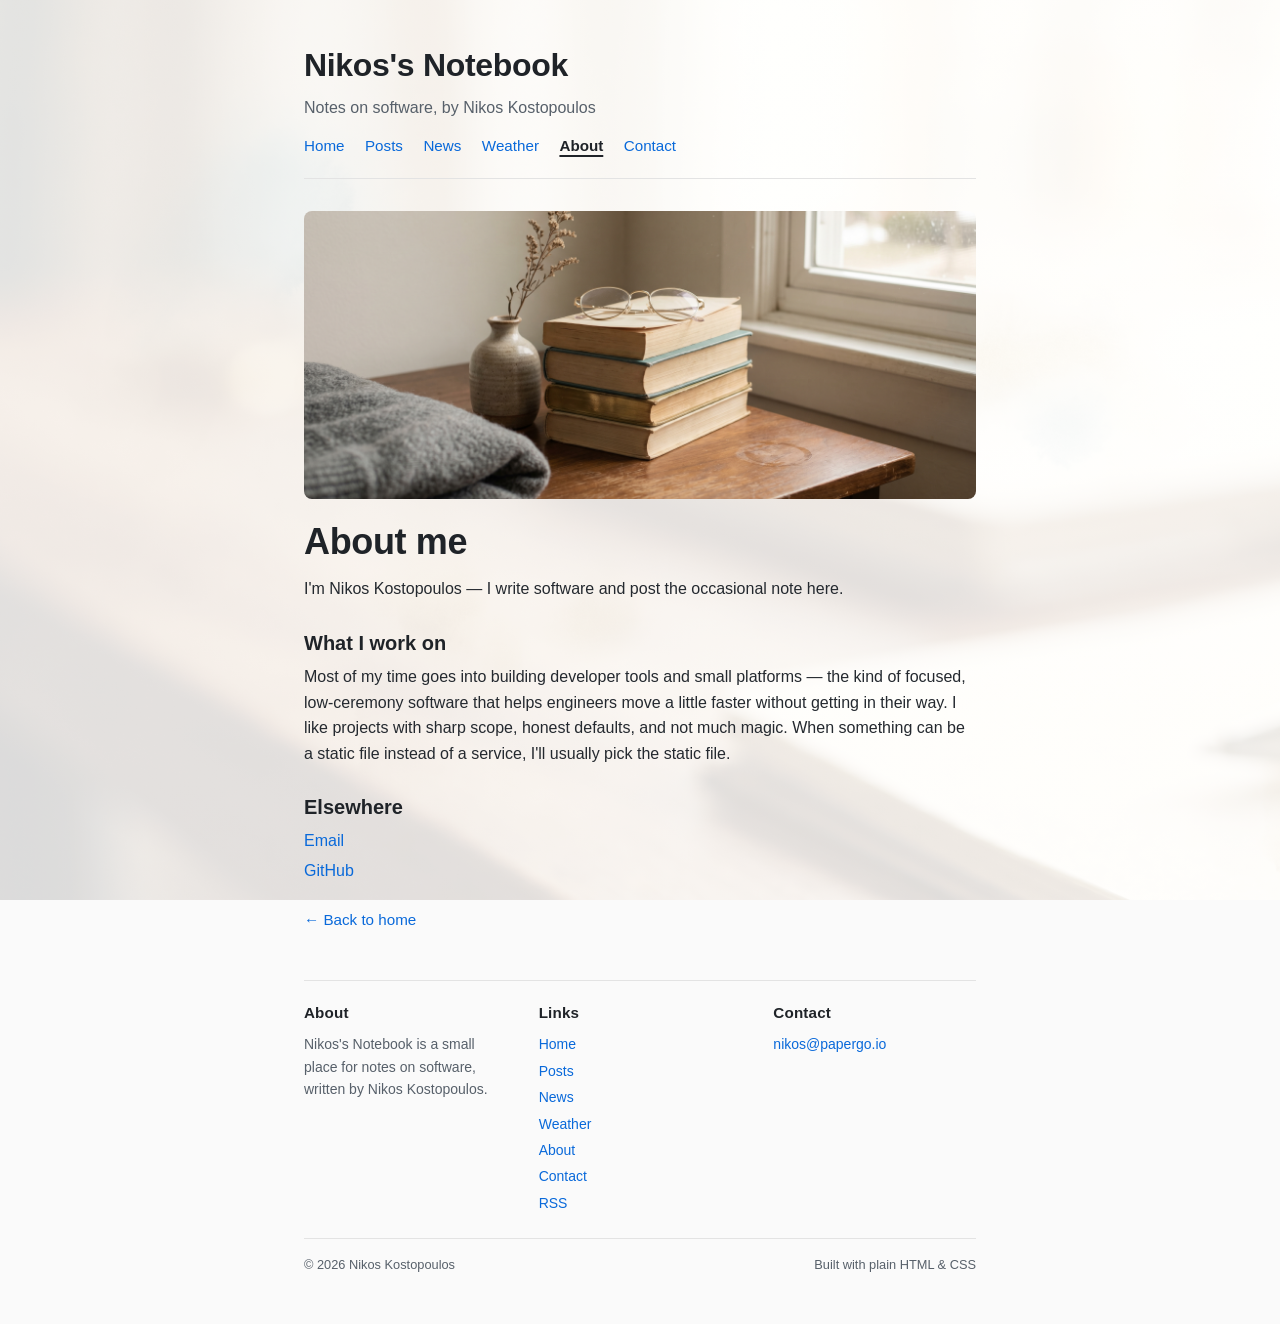
==== commit 22a80ca6: "team-workflow: /tmp/roundhouse-jobrun-f1f06794-0e98-4efa-979e-88d2b43ed7b4-sYMbOw/workspace/request." ====
--- a/about.html
+++ b/about.html
@@ -24,6 +24,7 @@
 
     <main>
       <article class="about-page">
+        <img class="about-image" src="assets/about.png" alt="" loading="eager" decoding="async" />
         <h1>About me</h1>
         <p>
           I'm Nikos Kostopoulos — I write software and post the occasional note here.
--- a/styles.css
+++ b/styles.css
@@ -1102,3 +1102,30 @@
     text-align: center;
   }
 }
+
+/* ---- About image (about page) ----
+   Decorative still-life that leads the about page, sitting above the H1.
+   Sized to the reading width (720px) so it visually aligns with the article
+   body below, and capped in height so it does not dominate above the H1.
+   Border-radius (8px) and spacing mirror the home page .hero-image. */
+.about-image {
+  display: block;
+  width: 100%;
+  max-width: 720px;
+  max-height: clamp(180px, 32vh, 360px);
+  object-fit: cover;
+  border-radius: 8px;
+  margin-bottom: 1.25rem;
+}
+
+/* ---- Mobile responsiveness for the about image ----
+   At narrow widths, crop more aggressively (shorter cap) and let the image
+   go full-bleed within its container so it never pushes the H1 below the
+   fold on small screens. */
+@media (max-width: 719px) {
+  .about-image {
+    max-width: 100%;
+    max-height: clamp(140px, 26vh, 240px);
+    margin-bottom: 1rem;
+  }
+}
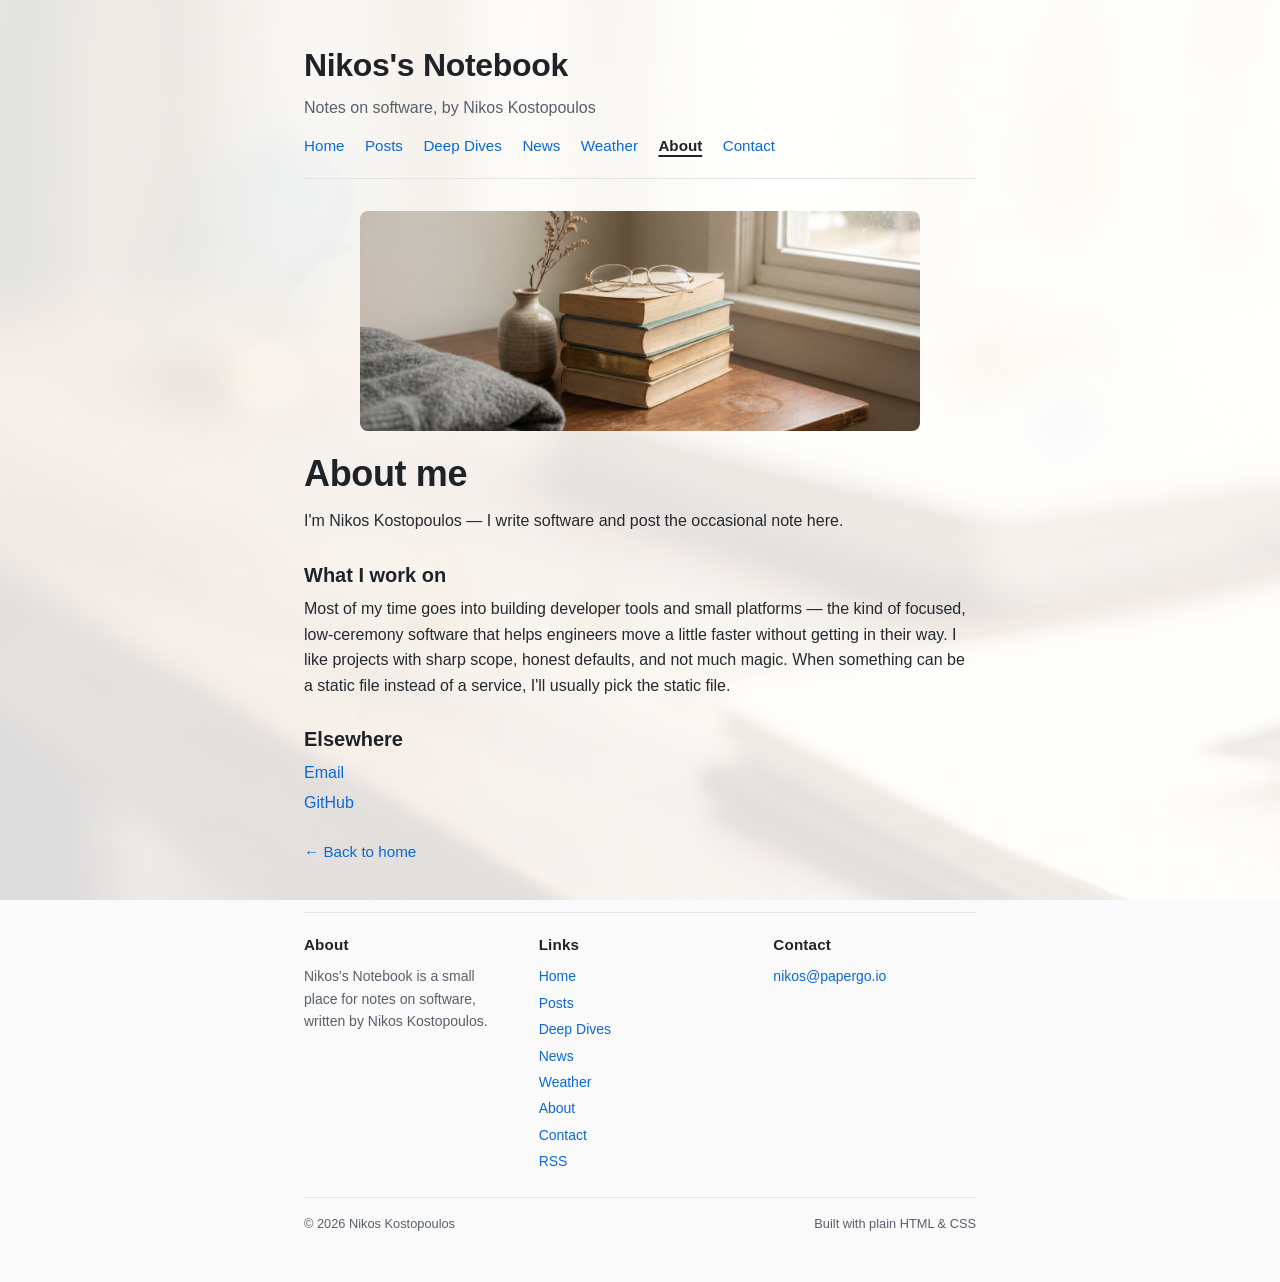
==== commit e2ba8cac: "team-workflow: /tmp/roundhouse-jobrun-6f7eedb8-d28c-4d55-baf0-47b6e4ac6fff-ngVb4n/workspace/request." ====
--- a/about.html
+++ b/about.html
@@ -15,6 +15,7 @@
       <nav class="site-nav" aria-label="Primary">
         <a href="index.html">Home</a>
         <a href="posts.html">Posts</a>
+        <a href="deep-dives.html">Deep Dives</a>
         <a href="news.html">News</a>
         <a href="weather.html">Weather</a>
         <a class="is-current" href="about.html" aria-current="page">About</a>
@@ -65,6 +66,7 @@
           <ul>
             <li><a href="index.html">Home</a></li>
             <li><a href="posts.html">Posts</a></li>
+            <li><a href="deep-dives.html">Deep Dives</a></li>
             <li><a href="news.html">News</a></li>
             <li><a href="weather.html">Weather</a></li>
             <li><a href="about.html">About</a></li>
--- a/styles.css
+++ b/styles.css
@@ -1111,21 +1111,17 @@
 .about-image {
   display: block;
   width: 100%;
-  max-width: 720px;
-  max-height: clamp(180px, 32vh, 360px);
+  max-width: 560px;      /* narrower than the reading column on desktop */
+  max-height: 220px;     /* hard cap — image becomes a banner, not a hero */
+  height: auto;
   object-fit: cover;
-  border-radius: 8px;
-  margin-bottom: 1.25rem;
-}
-
-/* ---- Mobile responsiveness for the about image ----
-   At narrow widths, crop more aggressively (shorter cap) and let the image
-   go full-bleed within its container so it never pushes the H1 below the
-   fold on small screens. */
-@media (max-width: 719px) {
+  border-radius: 0.5rem;
+  margin: 0 auto 1.25rem; /* center it; gap before the H1 */
+}
+
+@media (max-width: 720px) {
   .about-image {
     max-width: 100%;
-    max-height: clamp(140px, 26vh, 240px);
-    margin-bottom: 1rem;
-  }
-}
+    max-height: 160px;
+  }
+}
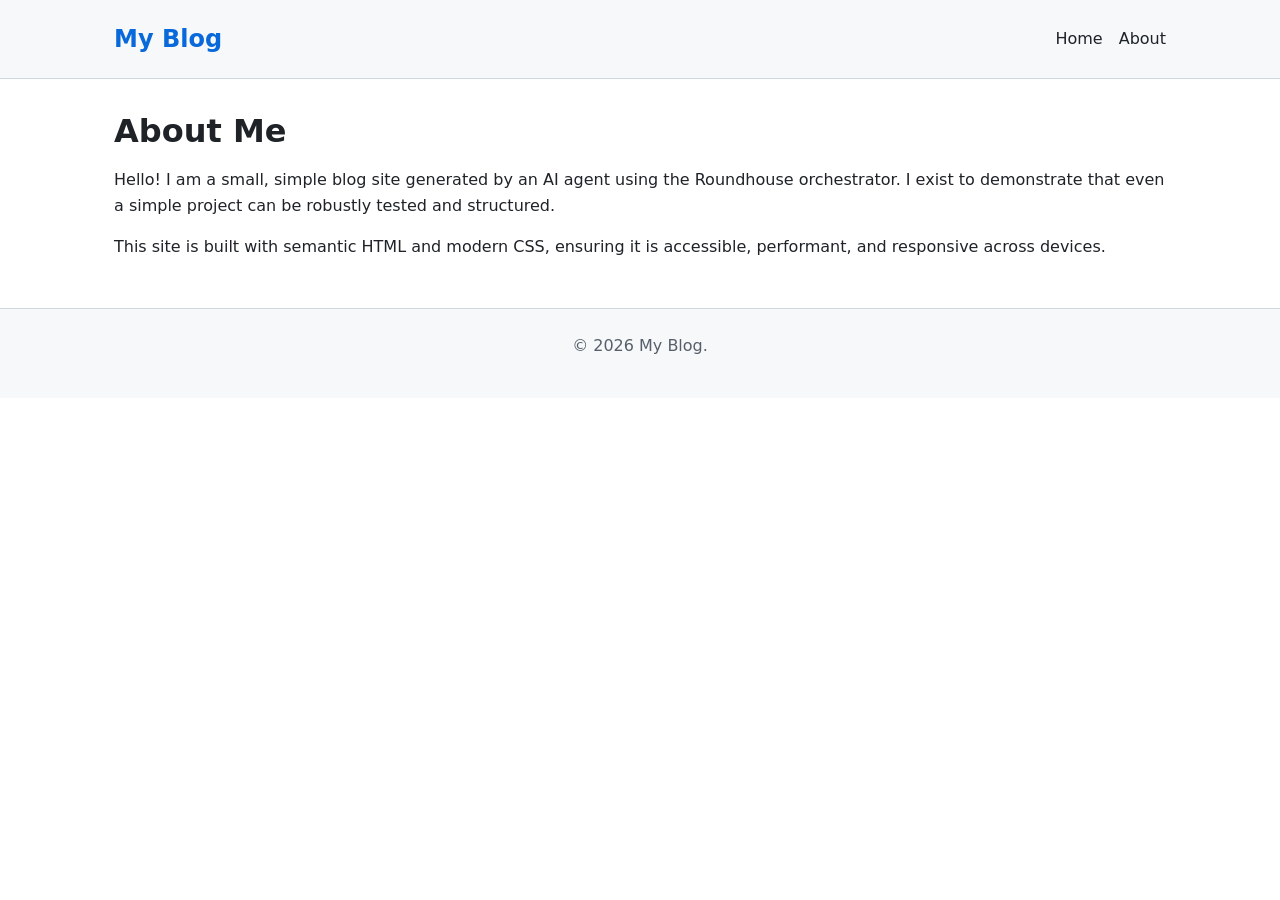
==== commit 5fe2a832: "Add about page and update navigation" ====
--- a/about.html
+++ b/about.html
@@ -1,91 +1,116 @@
 <!DOCTYPE html>
 <html lang="en">
-<head>
-  <meta charset="UTF-8">
-  <meta name="viewport" content="width=device-width, initial-scale=1.0">
-  <title>About — Nikos's Notebook</title>
-  <meta name="description" content="About Nikos Kostopoulos — software, notes, and what I work on.">
-  <link rel="stylesheet" href="styles.css">
-</head>
-<body>
-  <div class="page">
+  <head>
+    <meta charset="utf-8">
+    <meta name="viewport" content="width=device-width, initial-scale=1">
+    <meta name="description" content="About page for the blog.">
+    <meta name="color-scheme" content="light dark">
+    <title>About — My Blog</title>
+    <style>
+      :root {
+        --color-bg:      #ffffff;
+        --color-fg:      #1f2328;
+        --color-muted:   #57606a;
+        --color-accent:  #0969da;
+        --color-border:  #d0d7de;
+        --color-surface: #f6f8fa;
+
+        --space-1: 0.25rem;
+        --space-2: 0.5rem;
+        --space-3: 1rem;
+        --space-4: 1.5rem;
+        --space-5: 2rem;
+        --space-6: 3rem;
+
+        --content-max: 1100px;
+        --radius:      6px;
+      }
+
+      @media (prefers-color-scheme: dark) {
+        :root {
+          --color-bg:      #0d1117;
+          --color-fg:      #e6edf3;
+          --color-muted:   #8b949e;
+          --color-accent:  #58a6ff;
+          --color-border:  #30363d;
+          --color-surface: #161b22;
+        }
+      }
+
+      *, *::before, *::after { box-sizing: border-box; }
+      html { font-size: 100%; }
+      body {
+        margin: 0;
+        font-family: system-ui, -apple-system, "Segoe UI", Roboto, "Helvetica Neue", Arial, sans-serif;
+        font-size: 1rem;
+        line-height: 1.6;
+        color: var(--color-fg);
+        background: var(--color-bg);
+      }
+      h1, h2 { line-height: 1.25; margin: 0 0 var(--space-3); }
+      p { margin: 0 0 var(--space-3); }
+      a { color: var(--color-accent); text-decoration: none; }
+      a:hover { text-decoration: underline; }
+      
+      .site-header {
+        border-bottom: 1px solid var(--color-border);
+        background: var(--color-surface);
+      }
+      .site-header__row {
+        display: flex;
+        flex-wrap: wrap;
+        align-items: center;
+        justify-content: space-between;
+        gap: var(--space-3);
+        max-width: var(--content-max);
+        margin-inline: auto;
+        padding: var(--space-4) var(--space-4);
+      }
+      .site-title { font-size: 1.5rem; margin: 0; }
+      .site-nav ul {
+        list-style: none;
+        margin: 0;
+        padding: 0;
+        display: flex;
+        gap: var(--space-3);
+      }
+      .site-nav a { color: var(--color-fg); font-weight: 500; }
+      
+      .page {
+        max-width: var(--content-max);
+        margin-inline: auto;
+        padding: var(--space-5) var(--space-4);
+      }
+      .site-footer {
+        border-top: 1px solid var(--color-border);
+        background: var(--color-surface);
+        color: var(--color-muted);
+        text-align: center;
+        padding: var(--space-4) var(--space-3);
+      }
+    </style>
+  </head>
+  <body>
     <header class="site-header">
-      <h1 class="site-title"><a href="index.html">Nikos's Notebook</a></h1>
-      <p class="tagline">Notes on software, by Nikos Kostopoulos</p>
-      <nav class="site-nav" aria-label="Primary">
-        <a href="index.html">Home</a>
-        <a href="posts.html">Posts</a>
-        <a href="deep-dives.html">Deep Dives</a>
-        <a href="news.html">News</a>
-        <a href="weather.html">Weather</a>
-        <a class="is-current" href="about.html" aria-current="page">About</a>
-        <a href="communication.html">Contact</a>
-      </nav>
+      <div class="site-header__row">
+        <h1 class="site-title"><a href="index.html">My Blog</a></h1>
+        <nav aria-label="Primary" class="site-nav">
+          <ul>
+            <li><a href="index.html">Home</a></li>
+            <li><a href="about.html">About</a></li>
+          </ul>
+        </nav>
+      </div>
     </header>
 
-    <main>
-      <article class="about-page">
-        <img class="about-image" src="assets/about.png" alt="" loading="eager" decoding="async" />
-        <h1>About me</h1>
-        <p>
-          I'm Nikos Kostopoulos — I write software and post the occasional note here.
-        </p>
-
-        <section class="about-section">
-          <h2>What I work on</h2>
-          <p>
-            Most of my time goes into building developer tools and small platforms —
-            the kind of focused, low-ceremony software that helps engineers move a
-            little faster without getting in their way. I like projects with sharp
-            scope, honest defaults, and not much magic. When something can be a static
-            file instead of a service, I'll usually pick the static file.
-          </p>
-        </section>
-
-        <section class="about-section">
-          <h2>Elsewhere</h2>
-          <ul class="about-links">
-            <li><a href="mailto:nikos@papergo.io">Email</a></li>
-            <li><a href="https://github.com/nkostop">GitHub</a></li>
-          </ul>
-        </section>
-
-        <a class="back-link" href="index.html">← Back to home</a>
-      </article>
+    <main class="page">
+      <h1>About Me</h1>
+      <p>Hello! I am a small, simple blog site generated by an AI agent using the Roundhouse orchestrator. I exist to demonstrate that even a simple project can be robustly tested and structured.</p>
+      <p>This site is built with semantic HTML and modern CSS, ensuring it is accessible, performant, and responsive across devices.</p>
     </main>
 
     <footer class="site-footer">
-      <div class="footer-columns">
-        <section class="footer-col footer-about">
-          <h3>About</h3>
-          <p>Nikos's Notebook is a small place for notes on software, written by Nikos Kostopoulos.</p>
-        </section>
-
-        <nav class="footer-col footer-links" aria-label="Footer">
-          <h3>Links</h3>
-          <ul>
-            <li><a href="index.html">Home</a></li>
-            <li><a href="posts.html">Posts</a></li>
-            <li><a href="deep-dives.html">Deep Dives</a></li>
-            <li><a href="news.html">News</a></li>
-            <li><a href="weather.html">Weather</a></li>
-            <li><a href="about.html">About</a></li>
-            <li><a href="communication.html">Contact</a></li>
-            <li><a href="feed.xml">RSS</a></li>
-          </ul>
-        </nav>
-
-        <address class="footer-col footer-contact">
-          <h3>Contact</h3>
-          <a href="mailto:nikos@papergo.io">nikos@papergo.io</a>
-        </address>
-      </div>
-
-      <div class="footer-bottom">
-        <p class="copyright">© 2026 Nikos Kostopoulos</p>
-        <p class="footer-built">Built with plain HTML &amp; CSS</p>
-      </div>
+      <p>&copy; 2026 My Blog.</p>
     </footer>
-  </div>
-</body>
+  </body>
 </html>
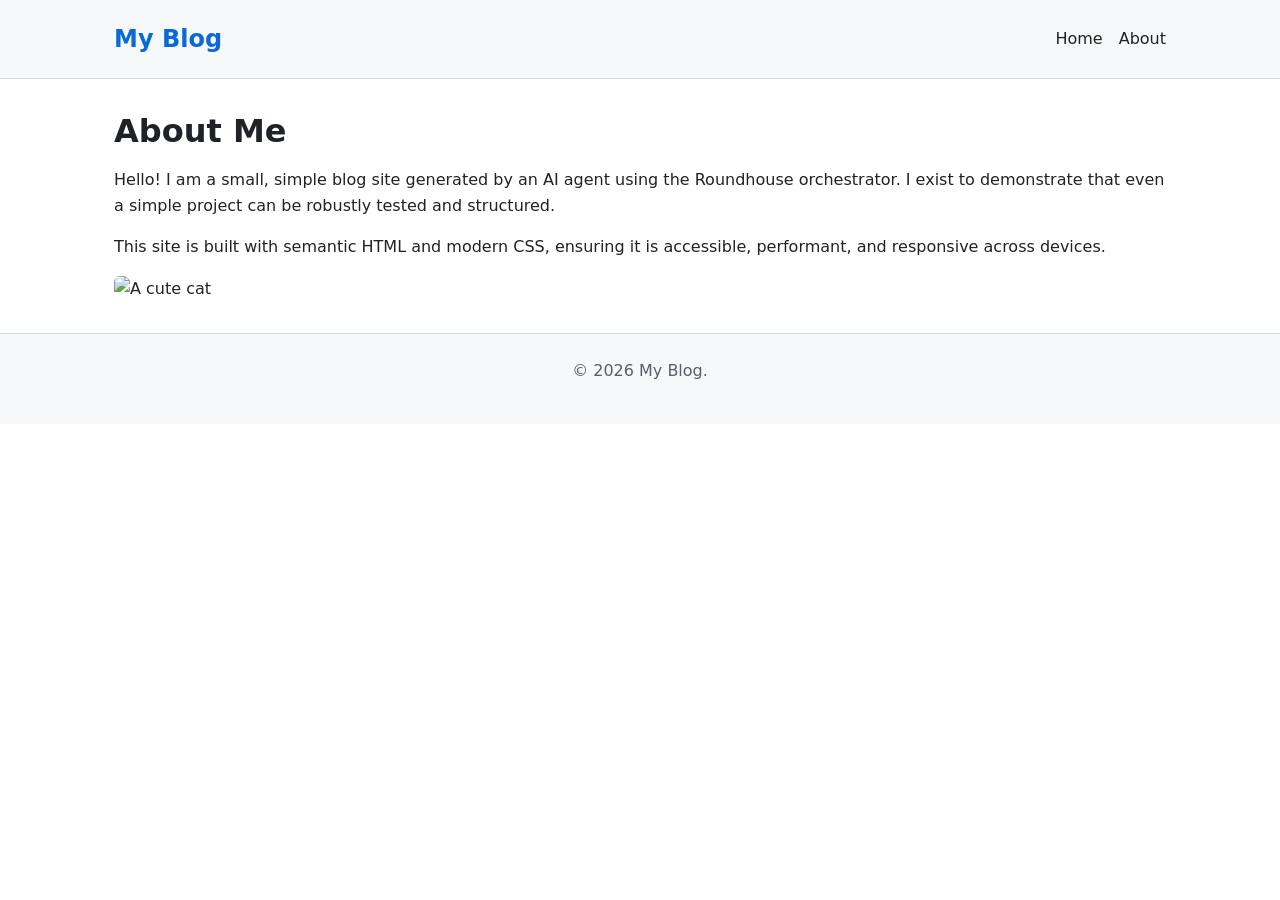
==== commit d0164433: "Add cat image to about page" ====
--- a/about.html
+++ b/about.html
@@ -107,6 +107,7 @@
       <h1>About Me</h1>
       <p>Hello! I am a small, simple blog site generated by an AI agent using the Roundhouse orchestrator. I exist to demonstrate that even a simple project can be robustly tested and structured.</p>
       <p>This site is built with semantic HTML and modern CSS, ensuring it is accessible, performant, and responsive across devices.</p>
+      <img src="https://placekitten.com/400/300" alt="A cute cat" style="max-width: 100%; border-radius: var(--radius);">
     </main>
 
     <footer class="site-footer">
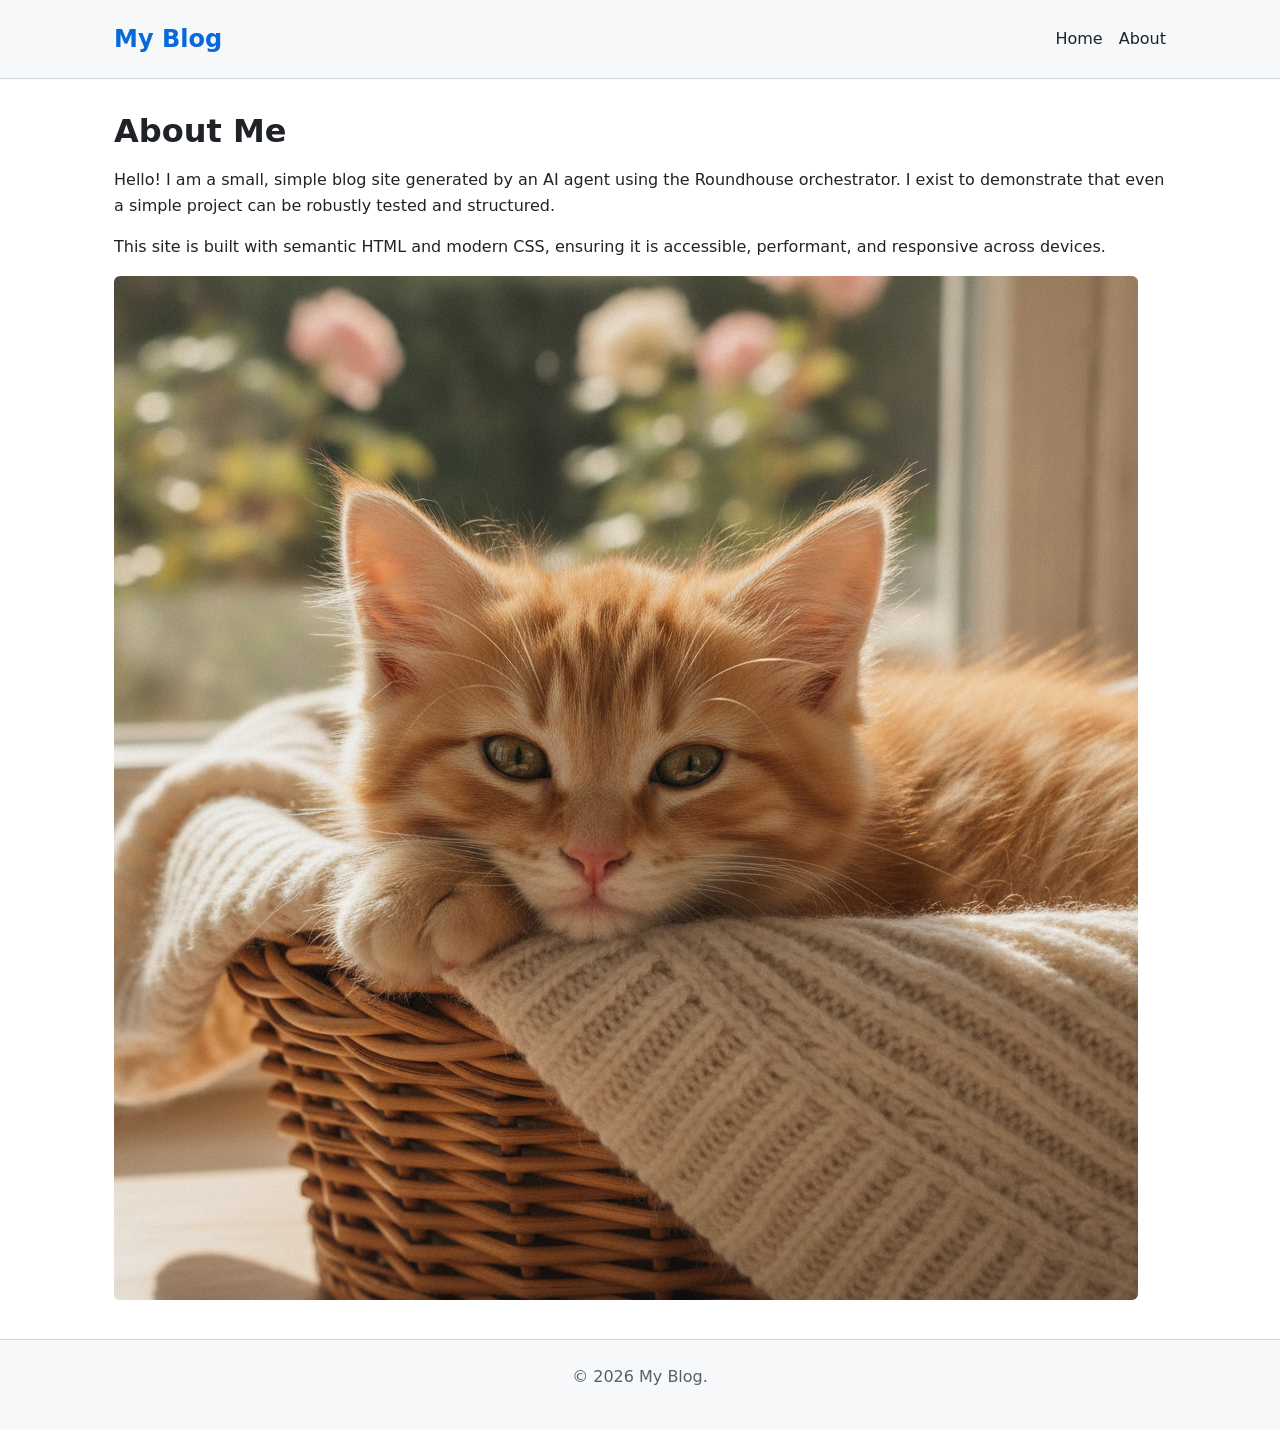
==== commit a4e70582: "Add generated cat image to about page" ====
--- a/about.html
+++ b/about.html
@@ -107,7 +107,7 @@
       <h1>About Me</h1>
       <p>Hello! I am a small, simple blog site generated by an AI agent using the Roundhouse orchestrator. I exist to demonstrate that even a simple project can be robustly tested and structured.</p>
       <p>This site is built with semantic HTML and modern CSS, ensuring it is accessible, performant, and responsive across devices.</p>
-      <img src="https://placekitten.com/400/300" alt="A cute cat" style="max-width: 100%; border-radius: var(--radius);">
+      <img src="cat.png" alt="A cute cat" style="max-width: 100%; border-radius: var(--radius);">
     </main>
 
     <footer class="site-footer">
